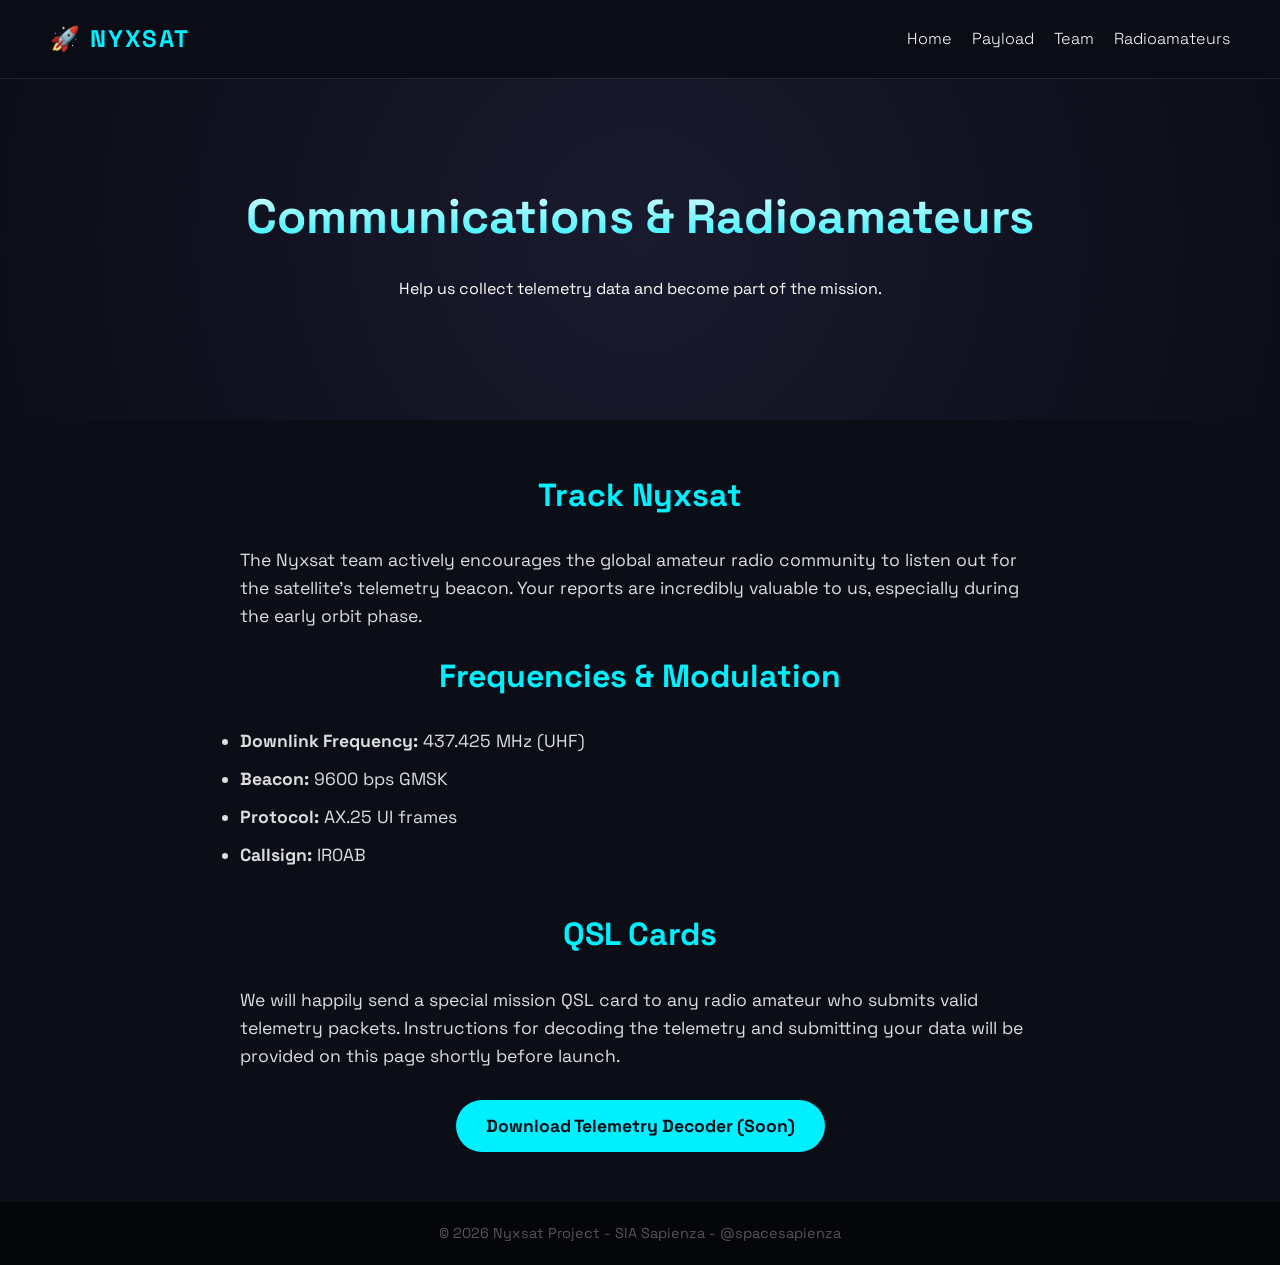
==== public/pages/communication.html @ 01fd977b "[FEATURE] Prima struttura del sito Struttura del sito con informazioni fittizie, mobile friendly" ====
<!DOCTYPE html>
<html lang="en">
<head>
    <meta charset="UTF-8">
    <meta name="viewport" content="width=device-width, initial-scale=1.0">
    <title>Radioamateurs - Nyxsat</title>
    <link rel="stylesheet" href="/public/css/style.css">
    <link href="https://fonts.googleapis.com/css2?family=Space+Grotesk:wght@300;400;700&display=swap" rel="stylesheet">
</head>
<body>
    <header>
        <div class="logo">🚀 Nyxsat</div>
        <button class="menu-toggle" aria-label="Toggle menu">
            <span></span>
            <span></span>
            <span></span>
        </button>
        <nav>
            <ul>
                <li><a href="/index.html">Home</a></li>
                <li><a href="/public/pages/payload.html">Payload</a></li>
                <li><a href="/public/pages/team.html">Team</a></li>
                <li><a href="/public/pages/communication.html">Radioamateurs</a></li>
            </ul>
        </nav>
    </header>
    <main>
        <section class="page-hero">
            <div class="hero-content">
                <h1>Communications & Radioamateurs</h1>
                <p>Help us collect telemetry data and become part of the mission.</p>
            </div>
        </section>
        <section class="content-section">
            <h2>Track Nyxsat</h2>
            <p>The Nyxsat team actively encourages the global amateur radio community to listen out for the satellite's telemetry beacon. Your reports are incredibly valuable to us, especially during the early orbit phase.</p>
            
            <h2>Frequencies & Modulation</h2>
            <ul>
                <li style="margin-bottom: 10px;"><strong>Downlink Frequency:</strong> 437.425 MHz (UHF)</li>
                <li style="margin-bottom: 10px;"><strong>Beacon:</strong> 9600 bps GMSK</li>
                <li style="margin-bottom: 10px;"><strong>Protocol:</strong> AX.25 UI frames</li>
                <li style="margin-bottom: 10px;"><strong>Callsign:</strong> IR0AB</li>
            </ul>

            <h2 style="margin-top: 40px;">QSL Cards</h2>
            <p>We will happily send a special mission QSL card to any radio amateur who submits valid telemetry packets. Instructions for decoding the telemetry and submitting your data will be provided on this page shortly before launch.</p>
            <div style="text-align: center; margin-top: 30px;">
                <a href="#" class="btn">Download Telemetry Decoder (Soon)</a>
            </div>
        </section>
    </main>
    <footer>
        <p>&copy; 2026 Nyxsat Project - SIA Sapienza - @spacesapienza</p>
    </footer>
    <script src="/public/js/main.js"></script>
</body>
</html>
---- public/css/style.css ----
html {
    scroll-behavior: smooth;
}
* {
    margin: 0;
    padding: 0;
    box-sizing: border-box;
    font-family: 'Space Grotesk', sans-serif;
}
body {
    background-color: #0b0d17;
    color: #ffffff;
    line-height: 1.6;
}
main {
    animation: fadeIn 0.6s ease-out;
}
@keyframes fadeIn {
    from { opacity: 0; transform: translateY(10px); }
    to { opacity: 1; transform: translateY(0); }
}
header {
    display: flex;
    justify-content: space-between;
    align-items: center;
    padding: 20px 50px;
    background: rgba(11, 13, 23, 0.9);
    position: fixed;
    width: 100%;
    top: 0;
    z-index: 1000;
    backdrop-filter: blur(10px);
    border-bottom: 1px solid rgba(255, 255, 255, 0.1);
}
.logo {
    font-size: 1.5rem;
    font-weight: 700;
    color: #00f0ff;
    text-transform: uppercase;
    letter-spacing: 2px;
}
nav ul {
    list-style: none;
    display: flex;
    gap: 20px;
}
nav a {
    color: #fff;
    text-decoration: none;
    font-weight: 300;
    transition: color 0.3s;
}
nav a:hover {
    color: #00f0ff;
}
.hero {
    height: 100vh;
    display: flex;
    align-items: center;
    justify-content: center;
    text-align: center;
    background-image: linear-gradient(rgba(11, 13, 23, 0.5), rgba(11, 13, 23, 0.7)), url("/public/img/earth-from-leo.jpg");
    background-size: cover;
    background-position: center;
    background-repeat: no-repeat;
    padding: 0 20px;
}
.hero-content {
    max-width: 800px;
    z-index: 1;
}
.hero h1 {
    font-size: 4.5rem;
    margin-bottom: 20px;
    background: -webkit-linear-gradient(#fff, #00f0ff);
    -webkit-background-clip: text;
    -webkit-text-fill-color: transparent;
    text-shadow: 0 10px 30px rgba(0, 0, 0, 0.5);
    line-height: 1.1;
}
.hero p {
    font-size: 1.4rem;
    margin-bottom: 40px;
    max-width: 650px;
    margin-inline: auto;
    color: #e0e0e0;
    text-shadow: 0 2px 10px rgba(0, 0, 0, 0.8);
    font-weight: 300;
}
.page-hero {
    height: 40vh;
    display: flex;
    align-items: center;
    justify-content: center;
    text-align: center;
    background: radial-gradient(circle at center, #1a1a2e 0%, #0b0d17 100%);
    padding: 0 20px;
    margin-top: 60px;
}
.page-hero h1 {
    font-size: 3rem;
    margin-bottom: 20px;
    background: -webkit-linear-gradient(#fff, #00f0ff);
    -webkit-background-clip: text;
    -webkit-text-fill-color: transparent;
}
.content-section {
    padding: 50px;
    max-width: 900px;
    margin: 0 auto;
    font-size: 1.1rem;
    color: #ddd;
}
.content-section h2 {
    color: #00f0ff;
    margin-bottom: 25px;
    font-size: 2rem;
    text-align: center;
}
.content-section p {
    margin-bottom: 20px;
}
.btn {
    display: inline-block;
    padding: 12px 30px;
    background: #00f0ff;
    color: #0b0d17;
    text-decoration: none;
    font-weight: 700;
    border-radius: 30px;
    transition: transform 0.3s, box-shadow 0.3s;
}
.btn:hover {
    transform: translateY(-3px);
    box-shadow: 0 10px 20px rgba(0, 240, 255, 0.3);
}
.features {
    padding: 80px 50px;
    text-align: center;
}
.features h2 {
    font-size: 2.5rem;
    margin-bottom: 50px;
}
.cards {
    display: flex;
    justify-content: center;
    gap: 30px;
    flex-wrap: wrap;
}
.card {
    background: #161a2b;
    padding: 30px;
    border-radius: 15px;
    width: 300px;
    border: 1px solid rgba(255, 255, 255, 0.05);
    transition: transform 0.3s;
}
.card:hover {
    transform: translateY(-10px);
    border-color: #00f0ff;
}
.card h3 {
    margin-bottom: 15px;
    color: #00f0ff;
}
footer {
    text-align: center;
    padding: 20px;
    background: #05060a;
    color: #555;
    font-size: 0.9rem;
}

/* --- MOBILE RESPONSIVE --- */
.menu-toggle {
    display: none;
    flex-direction: column;
    gap: 6px;
    background: none;
    border: none;
    cursor: pointer;
    z-index: 1001;
}
.menu-toggle span {
    display: block;
    width: 25px;
    height: 2px;
    background: #00f0ff;
    transition: 0.3s;
}

@media (max-width: 768px) {
    header {
        padding: 15px 25px;
    }
    .menu-toggle {
        display: flex;
    }
    nav {
        position: fixed;
        top: 0;
        right: -100%;
        width: 80%;
        height: 100vh;
        background: rgba(11, 13, 23, 0.98);
        backdrop-filter: blur(20px);
        display: flex;
        align-items: center;
        justify-content: center;
        transition: 0.4s ease-in-out;
        z-index: 1000;
        border-left: 1px solid rgba(255, 255, 255, 0.1);
    }
    nav.active {
        right: 0;
    }
    nav ul {
        flex-direction: column;
        text-align: center;
        gap: 30px;
    }
    nav a {
        font-size: 1.5rem;
    }
    
    /* Hamburger Animation */
    .menu-toggle.active span:nth-child(1) {
        transform: translateY(8px) rotate(45deg);
    }
    .menu-toggle.active span:nth-child(2) {
        opacity: 0;
    }
    .menu-toggle.active span:nth-child(3) {
        transform: translateY(-8px) rotate(-45deg);
    }

    .hero h1 {
        font-size: 2.8rem;
    }
    .hero p {
        font-size: 1.1rem;
    }
    .features {
        padding: 50px 20px;
    }
    .features h2 {
        font-size: 2rem;
    }
    .cards {
        gap: 20px;
    }
    .card {
        width: 100%;
    }
    .page-hero h1 {
        font-size: 2.5rem;
    }
    .content-section {
        padding: 30px 20px;
    }
}
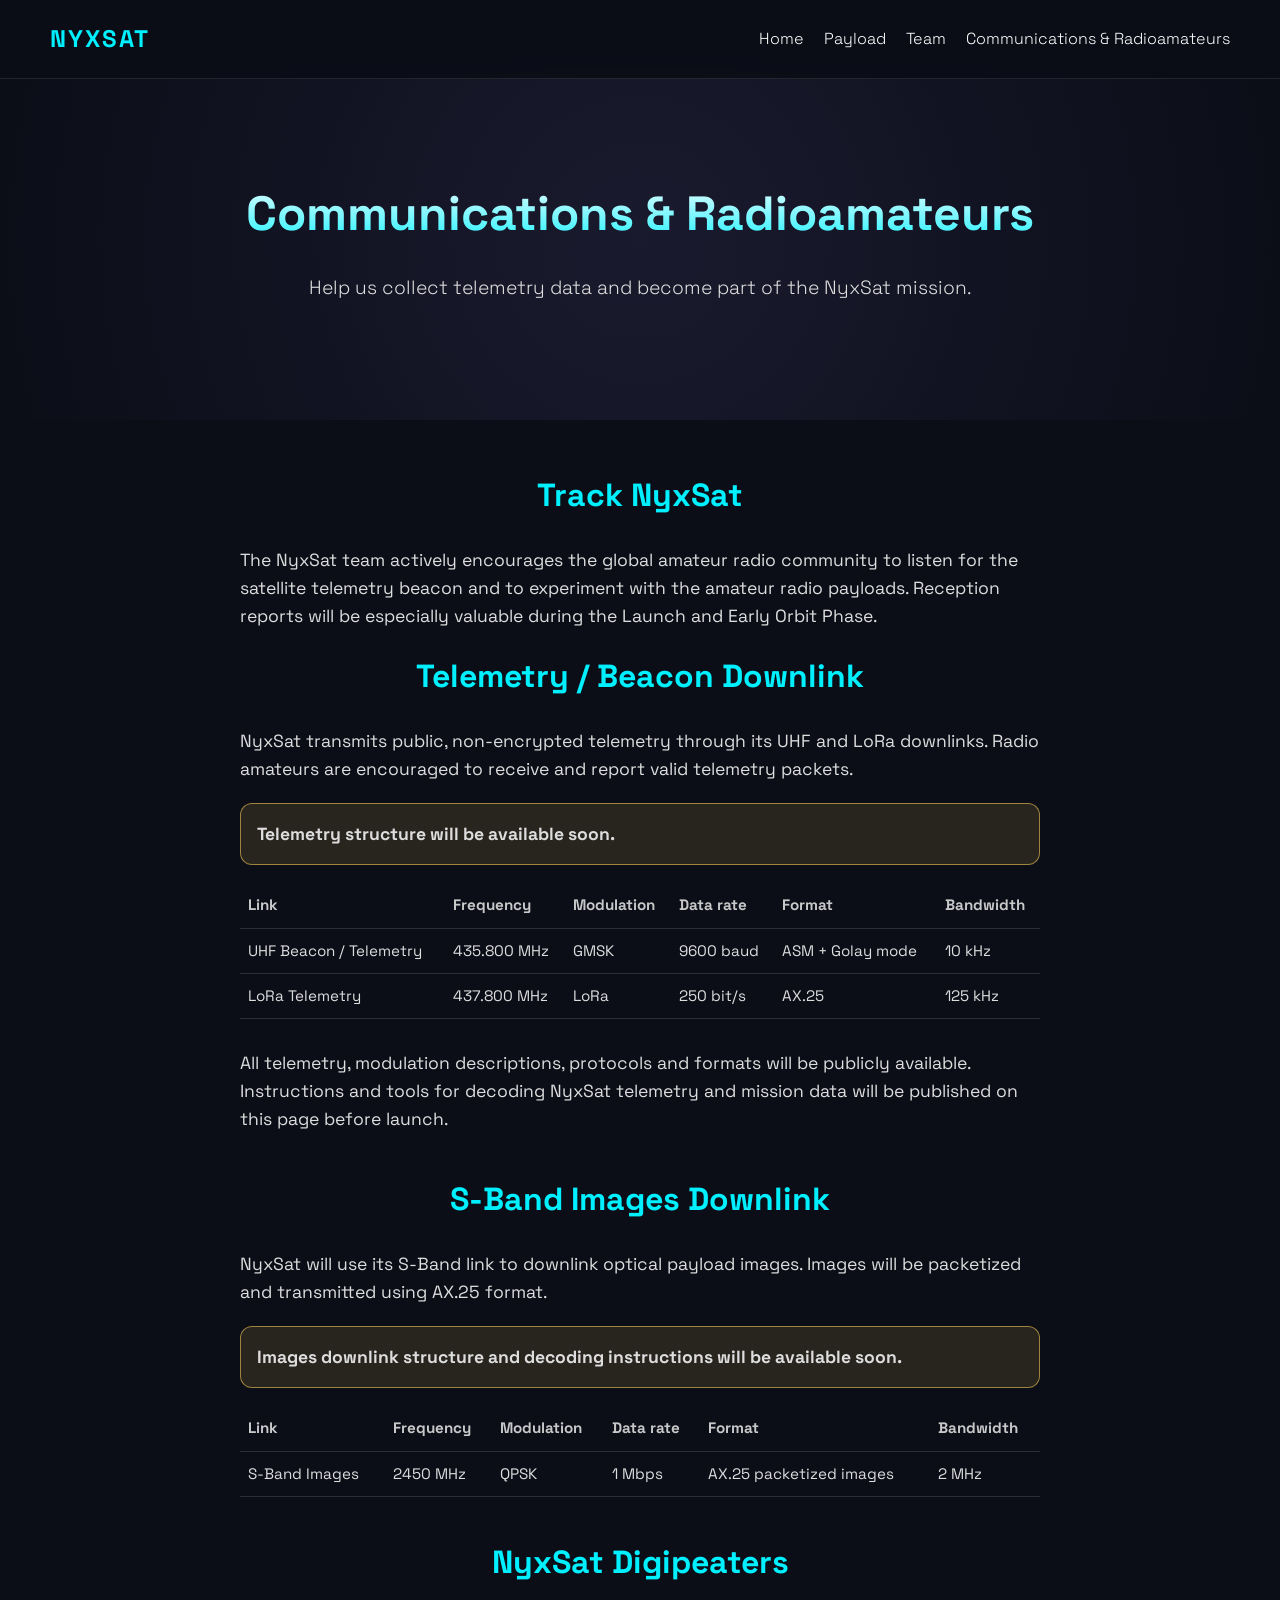
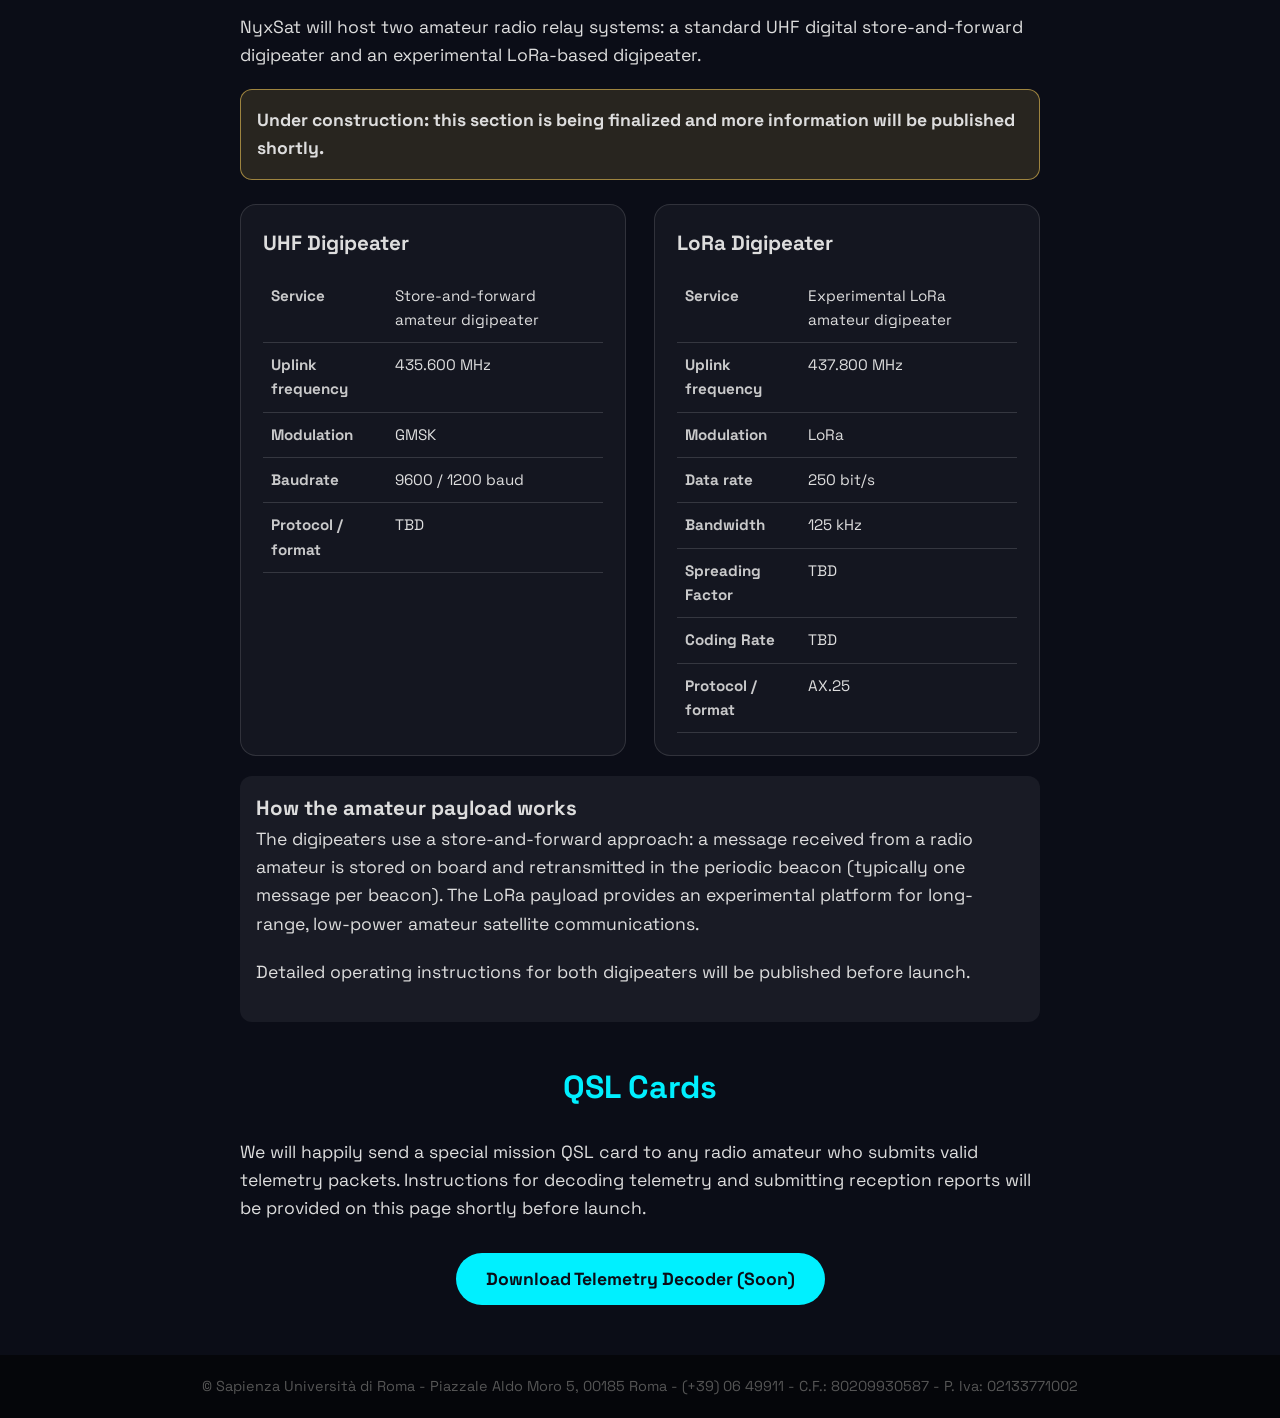
==== commit 6edd38ed: "Website updated with NyxSat informations" ====
--- a/public/pages/communication.html
+++ b/public/pages/communication.html
@@ -3,13 +3,81 @@
 <head>
     <meta charset="UTF-8">
     <meta name="viewport" content="width=device-width, initial-scale=1.0">
-    <title>Radioamateurs - Nyxsat</title>
+	    <title>Communications & Radioamateurs - NyxSat</title>
     <link rel="stylesheet" href="/public/css/style.css">
     <link href="https://fonts.googleapis.com/css2?family=Space+Grotesk:wght@300;400;700&display=swap" rel="stylesheet">
+    <style>
+        .radio-grid {
+            display: grid;
+            grid-template-columns: repeat(2, minmax(0, 1fr));
+            gap: 28px;
+            margin-top: 24px;
+        }
+
+        .radio-card {
+            background: rgba(255, 255, 255, 0.04);
+            border: 1px solid rgba(255, 255, 255, 0.12);
+            border-radius: 16px;
+            padding: 22px;
+        }
+
+        .radio-card h3 {
+            margin-top: 0;
+            margin-bottom: 14px;
+        }
+
+        .radio-table {
+            width: 100%;
+            border-collapse: collapse;
+            margin-top: 14px;
+            font-size: 0.95rem;
+        }
+
+        .radio-table th,
+        .radio-table td {
+            border-bottom: 1px solid rgba(255, 255, 255, 0.14);
+            padding: 10px 8px;
+            text-align: left;
+            vertical-align: top;
+        }
+
+        .radio-table th {
+            font-weight: 700;
+            opacity: 0.9;
+        }
+
+        .note-box {
+            margin-top: 20px;
+            padding: 16px;
+            border-radius: 12px;
+            background: rgba(255, 255, 255, 0.06);
+        }
+
+        .warning-box {
+            margin: 18px 0;
+            padding: 16px;
+            border-radius: 12px;
+            border: 1px solid rgba(255, 210, 90, 0.55);
+            background: rgba(255, 210, 90, 0.12);
+            font-weight: 700;
+        }
+
+        code {
+            padding: 2px 6px;
+            border-radius: 6px;
+            background: rgba(255, 255, 255, 0.08);
+        }
+
+        @media (max-width: 900px) {
+            .radio-grid {
+                grid-template-columns: 1fr;
+            }
+        }
+    </style>
 </head>
 <body>
     <header>
-        <div class="logo">🚀 Nyxsat</div>
+        <div class="logo">NyxSat</div>
         <button class="menu-toggle" aria-label="Toggle menu">
             <span></span>
             <span></span>
@@ -18,41 +86,219 @@
         <nav>
             <ul>
                 <li><a href="/index.html">Home</a></li>
-                <li><a href="/public/pages/payload.html">Payload</a></li>
+                <li><a href="/index.html#payload">Payload</a></li>
                 <li><a href="/public/pages/team.html">Team</a></li>
-                <li><a href="/public/pages/communication.html">Radioamateurs</a></li>
+	                <li><a href="/public/pages/communication.html">Communications & Radioamateurs</a></li>
             </ul>
         </nav>
     </header>
+
     <main>
         <section class="page-hero">
             <div class="hero-content">
                 <h1>Communications & Radioamateurs</h1>
-                <p>Help us collect telemetry data and become part of the mission.</p>
+                <p>Help us collect telemetry data and become part of the NyxSat mission.</p>
             </div>
         </section>
+
         <section class="content-section">
-            <h2>Track Nyxsat</h2>
-            <p>The Nyxsat team actively encourages the global amateur radio community to listen out for the satellite's telemetry beacon. Your reports are incredibly valuable to us, especially during the early orbit phase.</p>
-            
-            <h2>Frequencies & Modulation</h2>
-            <ul>
-                <li style="margin-bottom: 10px;"><strong>Downlink Frequency:</strong> 437.425 MHz (UHF)</li>
-                <li style="margin-bottom: 10px;"><strong>Beacon:</strong> 9600 bps GMSK</li>
-                <li style="margin-bottom: 10px;"><strong>Protocol:</strong> AX.25 UI frames</li>
-                <li style="margin-bottom: 10px;"><strong>Callsign:</strong> IR0AB</li>
-            </ul>
+            <h2>Track NyxSat</h2>
+            <p>
+                The NyxSat team actively encourages the global amateur radio community to listen
+                for the satellite telemetry beacon and to experiment with the amateur radio payloads.
+                Reception reports will be especially valuable during the Launch and Early Orbit Phase.
+            </p>
+
+            <h2>Telemetry / Beacon Downlink</h2>
+            <p>
+                NyxSat transmits public, non-encrypted telemetry through its UHF and LoRa downlinks.
+                Radio amateurs are encouraged to receive and report valid telemetry packets.
+            </p>
+
+            <div class="warning-box">
+                Telemetry structure will be available soon.
+            </div>
+
+            <table class="radio-table">
+                <thead>
+                    <tr>
+                        <th>Link</th>
+                        <th>Frequency</th>
+                        <th>Modulation</th>
+                        <th>Data rate</th>
+                        <th>Format</th>
+                        <th>Bandwidth</th>
+                    </tr>
+                </thead>
+                <tbody>
+                    <tr>
+                        <td>UHF Beacon / Telemetry<br></td>
+                        <td>435.800 MHz</td>
+                        <td>GMSK</td>
+                        <td>9600 baud</td>
+                        <td>ASM + Golay mode</td>
+                        <td>10 kHz</td>
+                    </tr>
+                    <tr>
+                        <td>LoRa Telemetry<br></td>
+                        <td>437.800 MHz</td>
+                        <td>LoRa</td>
+                        <td>250 bit/s</td>
+                        <td>AX.25</td>
+                        <td>125 kHz</td>
+                    </tr>
+                </tbody>
+            </table>
+
+			<p style="margin-top: 30px;">
+                All telemetry, modulation descriptions, protocols and formats will be publicly available.
+                Instructions and tools for decoding NyxSat telemetry and mission data will be published
+                on this page before launch.
+            </p>
+
+            <h2 style="margin-top: 40px;">S-Band Images Downlink</h2>
+            <p>
+                NyxSat will use its S-Band link to downlink optical payload images.
+                Images will be packetized and transmitted using AX.25 format.
+            </p>
+
+            <div class="warning-box">
+                Images downlink structure and decoding instructions will be available soon.
+            </div>
+
+            <table class="radio-table">
+                <thead>
+                    <tr>
+                        <th>Link</th>
+                        <th>Frequency</th>
+                        <th>Modulation</th>
+                        <th>Data rate</th>
+                        <th>Format</th>
+                        <th>Bandwidth</th>
+                    </tr>
+                </thead>
+                <tbody>
+                    <tr>
+                        <td>S-Band Images<br></td>
+                        <td>2450 MHz</td>
+                        <td>QPSK</td>
+                        <td>1 Mbps</td>
+                        <td>AX.25 packetized images</td>
+                        <td>2 MHz</td>
+                    </tr>
+                </tbody>
+            </table>
+
+            <h2 style="margin-top: 40px;">NyxSat Digipeaters</h2>
+            <p>
+                NyxSat will host two amateur radio relay systems: a standard UHF digital
+                store-and-forward digipeater and an experimental LoRa-based digipeater.
+            </p>
+
+            <div class="warning-box">
+                Under construction: this section is being finalized and more information will be published shortly.
+            </div>
+
+            <div class="radio-grid">
+                <div class="radio-card">
+                    <h3>UHF Digipeater</h3>
+                    <table class="radio-table">
+                        <tbody>
+                            <tr>
+                                <th>Service</th>
+                                <td>Store-and-forward amateur digipeater</td>
+                            </tr>
+                            <tr>
+                                <th>Uplink frequency</th>
+                                <td>435.600 MHz</td>
+                            </tr>
+                            <tr>
+                                <th>Modulation</th>
+                                <td>GMSK</td>
+                            </tr>
+                            <tr>
+                                <th>Baudrate</th>
+                                <td>9600 / 1200 baud</td>
+                            </tr>
+                            <tr>
+                                <th>Protocol / format</th>
+                                <td>TBD</td>
+                            </tr>
+                        </tbody>
+                    </table>
+                </div>
+
+                <div class="radio-card">
+                    <h3>LoRa Digipeater</h3>
+                    <table class="radio-table">
+                        <tbody>
+                            <tr>
+                                <th>Service</th>
+                                <td>Experimental LoRa amateur digipeater</td>
+                            </tr>
+                            <tr>
+                                <th>Uplink frequency</th>
+                                <td>437.800 MHz</td>
+                            </tr>
+                            <tr>
+                                <th>Modulation</th>
+                                <td>LoRa</td>
+                            </tr>
+                            <tr>
+                                <th>Data rate</th>
+                                <td>250 bit/s</td>
+                            </tr>
+                            <tr>
+                                <th>Bandwidth</th>
+                                <td>125 kHz</td>
+                            </tr>
+                            <tr>
+                                <th>Spreading Factor</th>
+                                <td>TBD</td>
+                            </tr>
+                            <tr>
+                                <th>Coding Rate</th>
+                                <td>TBD</td>
+                            </tr>
+                            <tr>
+                                <th>Protocol / format</th>
+                                <td>AX.25</td>
+                            </tr>
+                        </tbody>
+                    </table>
+                </div>
+            </div>
+
+            <div class="note-box">
+                <h3>How the amateur payload works</h3>
+                <p>
+                    The digipeaters use a store-and-forward approach: a message received from
+                    a radio amateur is stored on board and retransmitted in the periodic beacon
+                    (typically one message per beacon). The LoRa payload provides an experimental
+                    platform for long-range, low-power amateur satellite communications.
+                </p>
+                <p>
+                    Detailed operating instructions for both digipeaters will be published before launch.
+                </p>
+            </div>
 
             <h2 style="margin-top: 40px;">QSL Cards</h2>
-            <p>We will happily send a special mission QSL card to any radio amateur who submits valid telemetry packets. Instructions for decoding the telemetry and submitting your data will be provided on this page shortly before launch.</p>
+            <p>
+                We will happily send a special mission QSL card to any radio amateur who submits valid
+                telemetry packets. Instructions for decoding telemetry and submitting reception reports
+                will be provided on this page shortly before launch.
+            </p>
+
             <div style="text-align: center; margin-top: 30px;">
                 <a href="#" class="btn">Download Telemetry Decoder (Soon)</a>
             </div>
         </section>
     </main>
-    <footer>
-        <p>&copy; 2026 Nyxsat Project - SIA Sapienza - @spacesapienza</p>
-    </footer>
+
+	    <footer>
+	        <p>© Sapienza Università di Roma - Piazzale Aldo Moro 5, 00185 Roma - (+39) 06 49911 - C.F.: 80209930587 - P. Iva: 02133771002</p>
+	    </footer>
+
     <script src="/public/js/main.js"></script>
 </body>
-</html>+</html>
--- a/public/css/style.css
+++ b/public/css/style.css
@@ -59,7 +59,7 @@
     align-items: center;
     justify-content: center;
     text-align: center;
-    background-image: linear-gradient(rgba(11, 13, 23, 0.5), rgba(11, 13, 23, 0.7)), url("/public/img/earth-from-leo.jpg");
+    background-image: linear-gradient(rgba(11, 13, 23, 0.55), rgba(11, 13, 23, 0.8)), url("/public/img/chile-night.jpg");
     background-size: cover;
     background-position: center;
     background-repeat: no-repeat;
@@ -97,6 +97,85 @@
     padding: 0 20px;
     margin-top: 60px;
 }
+.page-hero.team-hero {
+    background-image: linear-gradient(rgba(11, 13, 23, 0.5), rgba(11, 13, 23, 0.85)), url("/public/img/earth-from-leo.jpg");
+    background-size: cover;
+    background-position: center;
+    background-repeat: no-repeat;
+}
+.page-hero .hero-content p {
+    margin-inline: auto;
+    max-width: 760px;
+    font-size: 1.2rem;
+    color: #e0e0e0;
+    font-weight: 300;
+}
+.section-lead {
+    text-align: center;
+    max-width: 760px;
+    margin-inline: auto;
+}
+
+.partners {
+    display: flex;
+    flex-direction: column;
+    gap: 18px;
+    margin-top: 36px;
+}
+
+.partner {
+    display: flex;
+    gap: 18px;
+    align-items: center;
+    padding: 20px 22px;
+    border-radius: 18px;
+    background: rgba(255, 255, 255, 0.04);
+    border: 1px solid rgba(255, 255, 255, 0.12);
+    backdrop-filter: blur(10px);
+    transition: transform 0.25s ease, border-color 0.25s ease;
+}
+
+.partner:hover {
+    transform: translateY(-3px);
+    border-color: rgba(0, 240, 255, 0.35);
+}
+
+.partner-mark {
+    width: 62px;
+    height: 62px;
+    flex: 0 0 62px;
+    display: flex;
+    align-items: center;
+    justify-content: center;
+    border-radius: 16px;
+    background: linear-gradient(135deg, rgba(0, 240, 255, 0.95), rgba(255, 255, 255, 0.7));
+    color: #0b0d17;
+    font-weight: 800;
+    letter-spacing: 0.6px;
+    box-shadow: 0 12px 28px rgba(0, 240, 255, 0.12);
+}
+
+.partner-body {
+    text-align: left;
+}
+
+.partner-body h3 {
+    margin: 0;
+    color: #00f0ff;
+    font-size: 1.4rem;
+}
+
+.partner-body p {
+    margin: 6px 0 0;
+    opacity: 0.85;
+}
+
+@media (max-width: 700px) {
+    .partner {
+        flex-direction: column;
+        align-items: flex-start;
+    }
+}
 .page-hero h1 {
     font-size: 3rem;
     margin-bottom: 20px;
@@ -119,6 +198,24 @@
 }
 .content-section p {
     margin-bottom: 20px;
+}
+.payload-figure {
+    margin: 30px auto 40px;
+    max-width: 980px;
+}
+.payload-figure img {
+    width: 100%;
+    height: auto;
+    display: block;
+    border-radius: 18px;
+    border: 1px solid rgba(255, 255, 255, 0.08);
+    box-shadow: 0 18px 50px rgba(0, 0, 0, 0.55);
+}
+.payload-figure figcaption {
+    margin-top: 12px;
+    font-size: 0.95rem;
+    color: #a9b3c1;
+    text-align: center;
 }
 .btn {
     display: inline-block;
@@ -143,18 +240,25 @@
     margin-bottom: 50px;
 }
 .cards {
-    display: flex;
+    display: grid;
+    grid-template-columns: repeat(auto-fit, minmax(260px, 300px));
     justify-content: center;
     gap: 30px;
-    flex-wrap: wrap;
+    align-items: stretch;
+}
+
+#payload .card {
+    text-align: center;
 }
 .card {
     background: #161a2b;
     padding: 30px;
     border-radius: 15px;
-    width: 300px;
+    width: 100%;
     border: 1px solid rgba(255, 255, 255, 0.05);
     transition: transform 0.3s;
+    display: flex;
+    flex-direction: column;
 }
 .card:hover {
     transform: translateY(-10px);
@@ -259,4 +363,4 @@
     .content-section {
         padding: 30px 20px;
     }
-}+}
